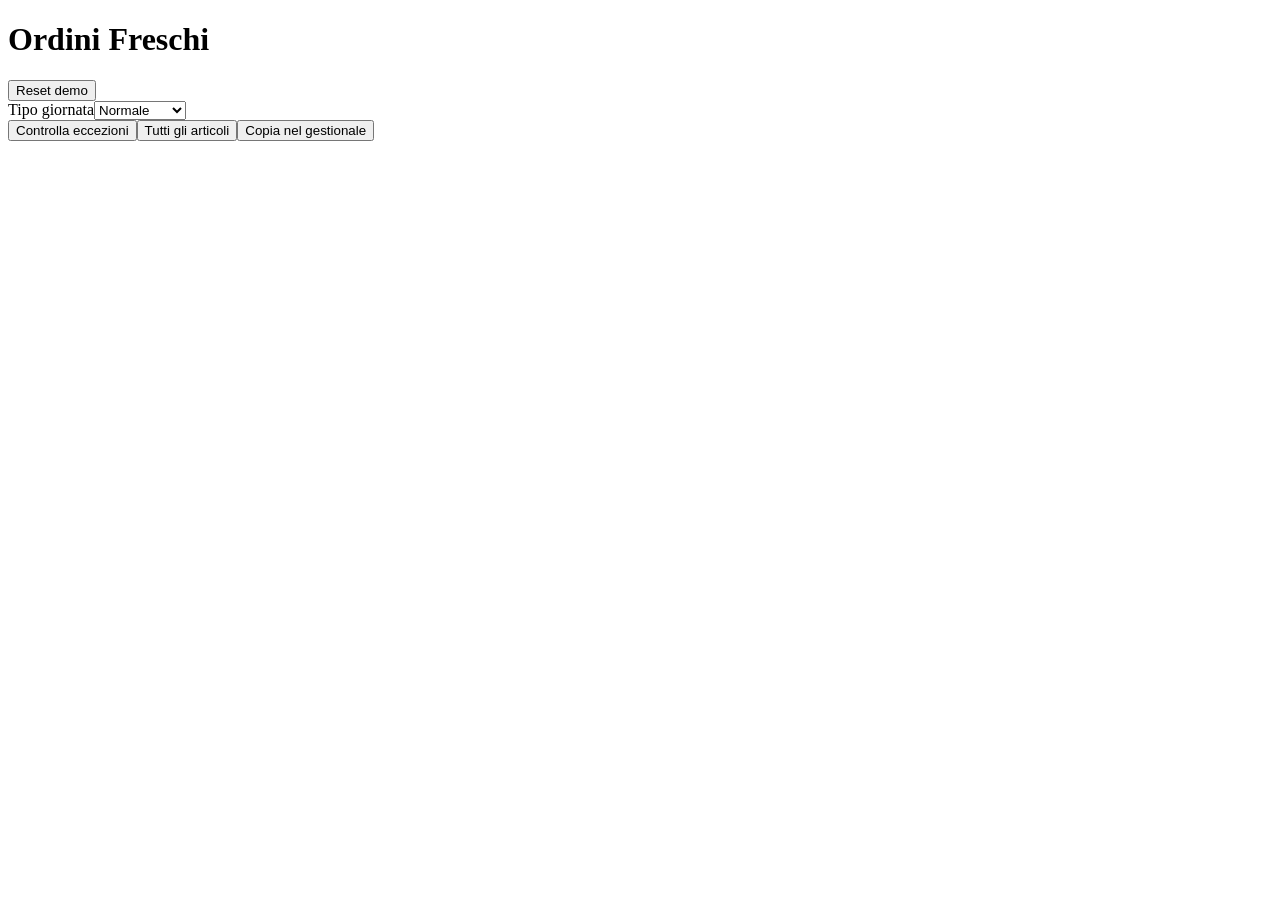
==== demo-ordini-freschi/index.html @ da624bdb "Aggiunge interfaccia demo ordini freschi" ====
<!doctype html><html lang='it'><head><meta charset='utf-8'><meta name='viewport' content='width=device-width,initial-scale=1'><title>Ordini Freschi Demo</title><link rel='stylesheet' href='styles.css'></head><body><header><div><h1>Ordini Freschi</h1><p id='today'></p></div><button id='resetBtn' class='ghost'>Reset demo</button></header><nav id='departments'></nav><main><section class='toolbar'><div><label>Tipo giornata<select id='dayType'><option>Normale</option><option>Debole</option><option>Forte</option><option>Prefestivo</option><option>Festivo</option><option>Post-festivo</option></select></label></div><div class='summary'><span id='countItems'></span><span id='countPromo'></span><span id='countCheck'></span></div></section><section id='calendarBanner' class='banner'></section><section class='actions'><button id='exceptionsBtn'>Controlla eccezioni</button><button id='allBtn' class='secondary'>Tutti gli articoli</button><button id='copyBtn' class='primary'>Copia nel gestionale</button></section><section id='list'></section></main><dialog id='copyDialog'><form method='dialog'><button class='close'>×</button></form><div id='copyCard'></div><div class='copyActions'><button id='prevCopy'>Indietro</button><button id='skipCopy'>Salta</button><button id='nextCopy' class='primary'>Fatto →</button></div></dialog><script src='app.js'></script></body></html>
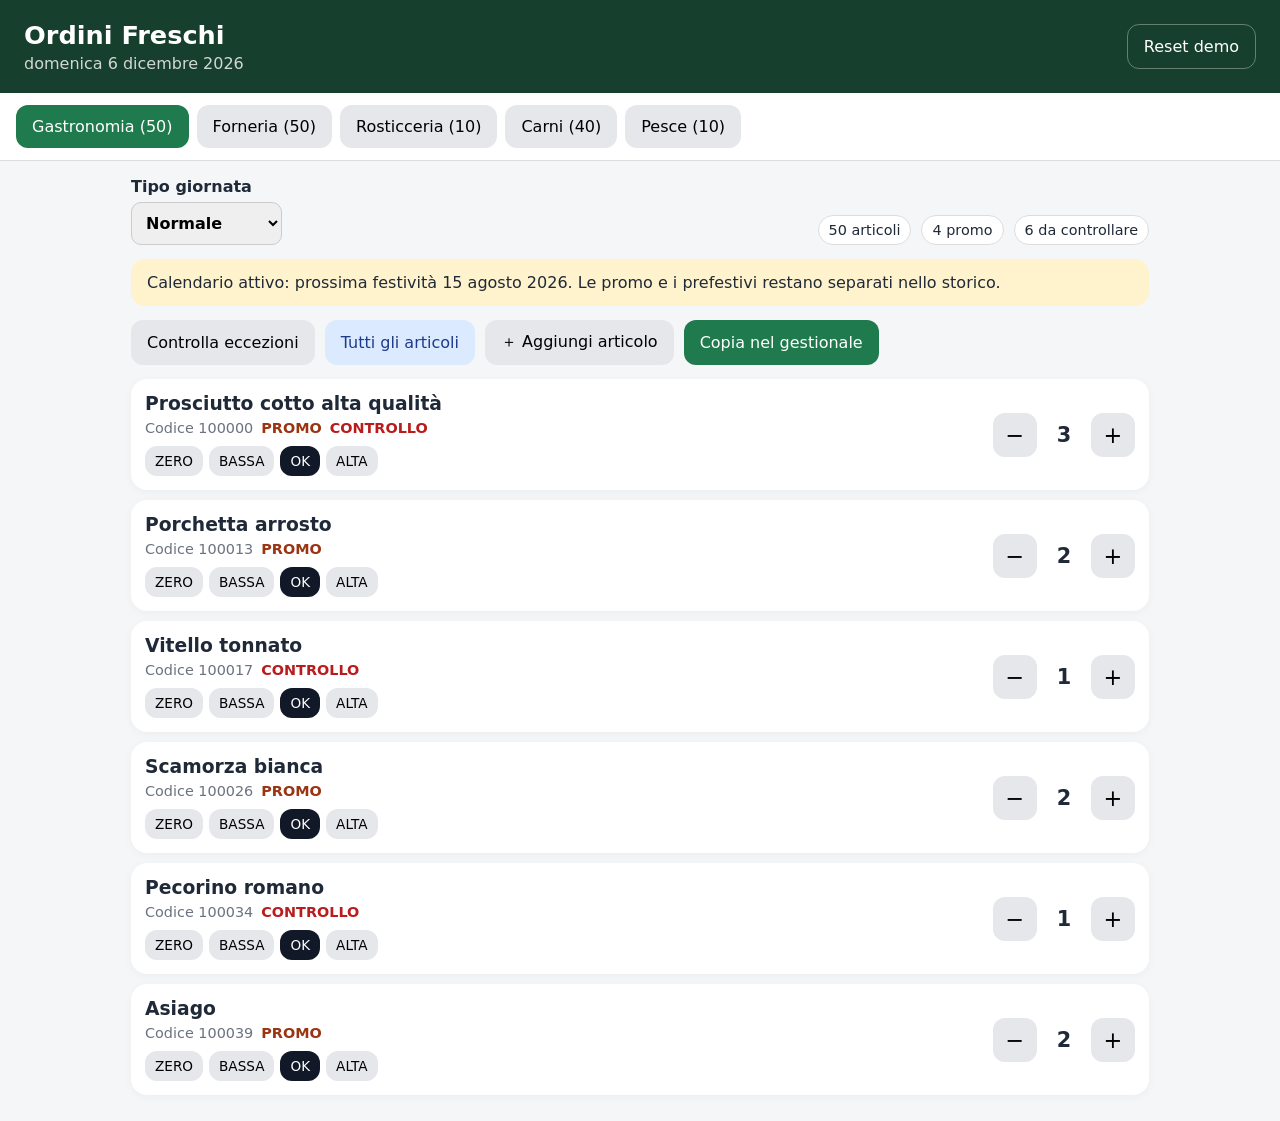
==== commit f1394da1: "Aggiungi offerte, cartonaggio e gestione articoli" ====
--- a/demo-ordini-freschi/index.html
+++ b/demo-ordini-freschi/index.html
@@ -1 +1,77 @@
-<!doctype html><html lang='it'><head><meta charset='utf-8'><meta name='viewport' content='width=device-width,initial-scale=1'><title>Ordini Freschi Demo</title><link rel='stylesheet' href='styles.css'></head><body><header><div><h1>Ordini Freschi</h1><p id='today'></p></div><button id='resetBtn' class='ghost'>Reset demo</button></header><nav id='departments'></nav><main><section class='toolbar'><div><label>Tipo giornata<select id='dayType'><option>Normale</option><option>Debole</option><option>Forte</option><option>Prefestivo</option><option>Festivo</option><option>Post-festivo</option></select></label></div><div class='summary'><span id='countItems'></span><span id='countPromo'></span><span id='countCheck'></span></div></section><section id='calendarBanner' class='banner'></section><section class='actions'><button id='exceptionsBtn'>Controlla eccezioni</button><button id='allBtn' class='secondary'>Tutti gli articoli</button><button id='copyBtn' class='primary'>Copia nel gestionale</button></section><section id='list'></section></main><dialog id='copyDialog'><form method='dialog'><button class='close'>×</button></form><div id='copyCard'></div><div class='copyActions'><button id='prevCopy'>Indietro</button><button id='skipCopy'>Salta</button><button id='nextCopy' class='primary'>Fatto →</button></div></dialog><script src='app.js'></script></body></html>+<!doctype html>
+<html lang="it">
+<head>
+  <meta charset="utf-8">
+  <meta name="viewport" content="width=device-width,initial-scale=1">
+  <title>Ordini Freschi Demo</title>
+  <link rel="stylesheet" href="styles.css">
+</head>
+<body>
+<header>
+  <div><h1>Ordini Freschi</h1><p id="today"></p></div>
+  <button id="resetBtn" class="ghost">Reset demo</button>
+</header>
+<nav id="departments"></nav>
+<main>
+  <section class="toolbar">
+    <label>Tipo giornata
+      <select id="dayType">
+        <option>Normale</option><option>Debole</option><option>Forte</option>
+        <option>Prefestivo</option><option>Festivo</option><option>Post-festivo</option>
+      </select>
+    </label>
+    <div class="summary"><span id="countItems"></span><span id="countPromo"></span><span id="countCheck"></span></div>
+  </section>
+  <section id="calendarBanner" class="banner"></section>
+  <section class="actions">
+    <button id="exceptionsBtn">Controlla eccezioni</button>
+    <button id="allBtn" class="secondary">Tutti gli articoli</button>
+    <button id="addBtn" class="add">＋ Aggiungi articolo</button>
+    <button id="copyBtn" class="primary">Copia nel gestionale</button>
+  </section>
+  <section id="list"></section>
+</main>
+
+<dialog id="editDialog">
+  <form id="editForm">
+    <div class="dialogHeader"><h2 id="editTitle">Modifica articolo</h2><button type="button" class="close" id="closeEdit">×</button></div>
+    <input type="hidden" id="editId">
+    <div class="formGrid">
+      <label class="full">Nome articolo<input id="editName" required maxlength="80"></label>
+      <label>Reparto<select id="editDept"></select></label>
+      <label>Codice<input id="editCode" required maxlength="20"></label>
+      <label>Unità di vendita<select id="editUnit"><option value="pz">pezzi</option><option value="kg">kg</option><option value="vaschette">vaschette</option><option value="forme">forme</option></select></label>
+      <label>Cartonaggio / contenuto collo<input id="editCaseSize" type="number" min="0.1" step="0.1" required></label>
+      <label>Vendite attese giornata simile<input id="editExpected" type="number" min="0" step="0.1" required></label>
+      <label>Scorta presente<input id="editStockUnits" type="number" min="0" step="0.1" required></label>
+    </div>
+
+    <div class="offerEditor">
+      <div class="offerLabel">Promozione</div>
+      <div class="offerButtons">
+        <button type="button" id="offerBtn" class="offerChoice offerRed">OFFERTA</button>
+        <button type="button" id="memberOfferBtn" class="offerChoice offerBlue">OFFERTA SOCI</button>
+      </div>
+      <div class="dateGrid">
+        <label>Dal<input id="offerFrom" type="date"></label>
+        <label>Al<input id="offerTo" type="date"></label>
+      </div>
+      <p class="hint">Tocca nuovamente il tipo selezionato per togliere la promozione.</p>
+    </div>
+
+    <div class="dialogActions">
+      <button type="button" id="removeBtn" class="danger">Rimuovi articolo</button>
+      <button type="button" id="cancelEdit">Annulla</button>
+      <button type="submit" class="primary">Salva</button>
+    </div>
+  </form>
+</dialog>
+
+<dialog id="copyDialog">
+  <form method="dialog"><button class="close">×</button></form>
+  <div id="copyCard"></div>
+  <div class="copyActions"><button id="prevCopy">Indietro</button><button id="skipCopy">Salta</button><button id="nextCopy" class="primary">Fatto →</button></div>
+</dialog>
+<script src="app.js"></script>
+</body>
+</html>
--- a/demo-ordini-freschi/styles.css
+++ b/demo-ordini-freschi/styles.css
@@ -0,0 +1 @@
+:root{font-family:Inter,system-ui,sans-serif;color:#1f2937;background:#f4f6f8}*{box-sizing:border-box}body{margin:0}header{display:flex;justify-content:space-between;align-items:center;padding:20px 24px;background:#173f2e;color:#fff}h1{margin:0;font-size:1.6rem}header p{margin:.25rem 0 0;opacity:.8}button,select{font:inherit}button{border:0;border-radius:12px;padding:12px 16px;cursor:pointer;background:#e5e7eb}.primary{background:#1f7a4d;color:#fff}.secondary{background:#dbeafe;color:#1e3a8a}.ghost{background:transparent;color:#fff;border:1px solid #ffffff55}nav{display:flex;gap:8px;overflow:auto;padding:12px 16px;background:#fff;border-bottom:1px solid #ddd}.dept{white-space:nowrap}.dept.active{background:#1f7a4d;color:#fff}main{max-width:1050px;margin:auto;padding:16px}.toolbar{display:flex;justify-content:space-between;gap:16px;align-items:end;flex-wrap:wrap}.toolbar label{font-weight:700}.toolbar select{display:block;margin-top:6px;padding:10px;border-radius:10px;border:1px solid #ccc}.summary{display:flex;gap:10px;flex-wrap:wrap}.summary span,.badge{padding:6px 10px;border-radius:999px;background:#fff;border:1px solid #ddd;font-size:.9rem}.banner{margin:14px 0;padding:14px 16px;border-radius:14px;background:#fff3cd}.actions{display:flex;gap:10px;flex-wrap:wrap;margin-bottom:14px}.item{display:grid;grid-template-columns:1fr auto;gap:14px;background:#fff;border-radius:16px;padding:14px;margin-bottom:10px;box-shadow:0 2px 10px #0000000a}.item h3{margin:0 0 6px}.meta{display:flex;gap:8px;flex-wrap:wrap;color:#6b7280;font-size:.9rem}.promo{color:#9a3412;font-weight:700}.risk{color:#b91c1c;font-weight:700}.qty{display:flex;align-items:center;gap:8px}.qty button{width:44px;height:44px;padding:0;font-size:1.4rem}.qty strong{min-width:38px;text-align:center;font-size:1.3rem}.stock{margin-top:10px;display:flex;gap:6px;flex-wrap:wrap}.stock button{padding:7px 10px;font-size:.85rem}.stock button.active{background:#111827;color:#fff}dialog{border:0;border-radius:20px;width:min(92vw,560px);padding:22px}dialog::backdrop{background:#0008}.close{float:right;font-size:1.4rem}.copyCard{text-align:center;padding:30px 10px}.copyCard h2{font-size:2rem}.code{font-size:1.2rem;color:#6b7280}.bigQty{font-size:5rem;font-weight:800;color:#1f7a4d}.copyActions{display:flex;justify-content:space-between;gap:10px}.empty{background:#fff;padding:30px;border-radius:16px;text-align:center;color:#6b7280}@media(max-width:640px){.item{grid-template-columns:1fr}.qty{justify-content:flex-end}}
